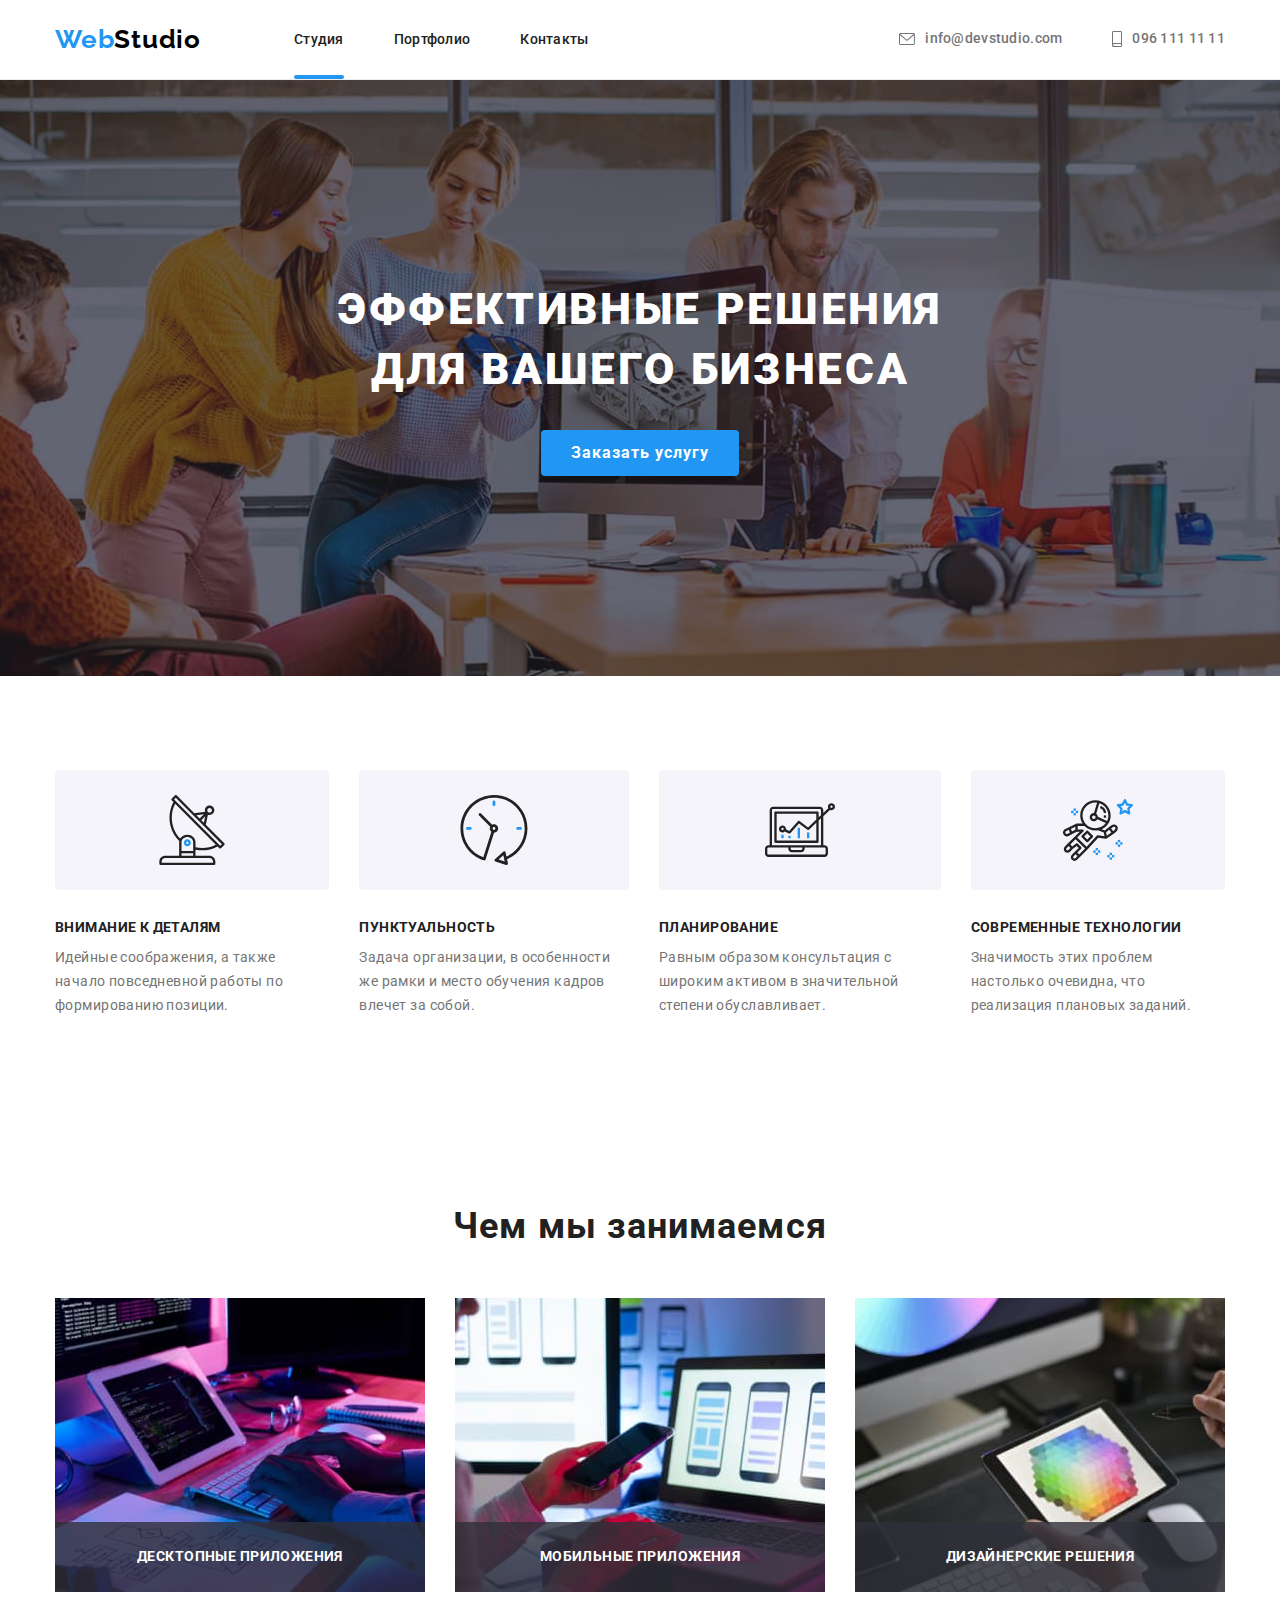
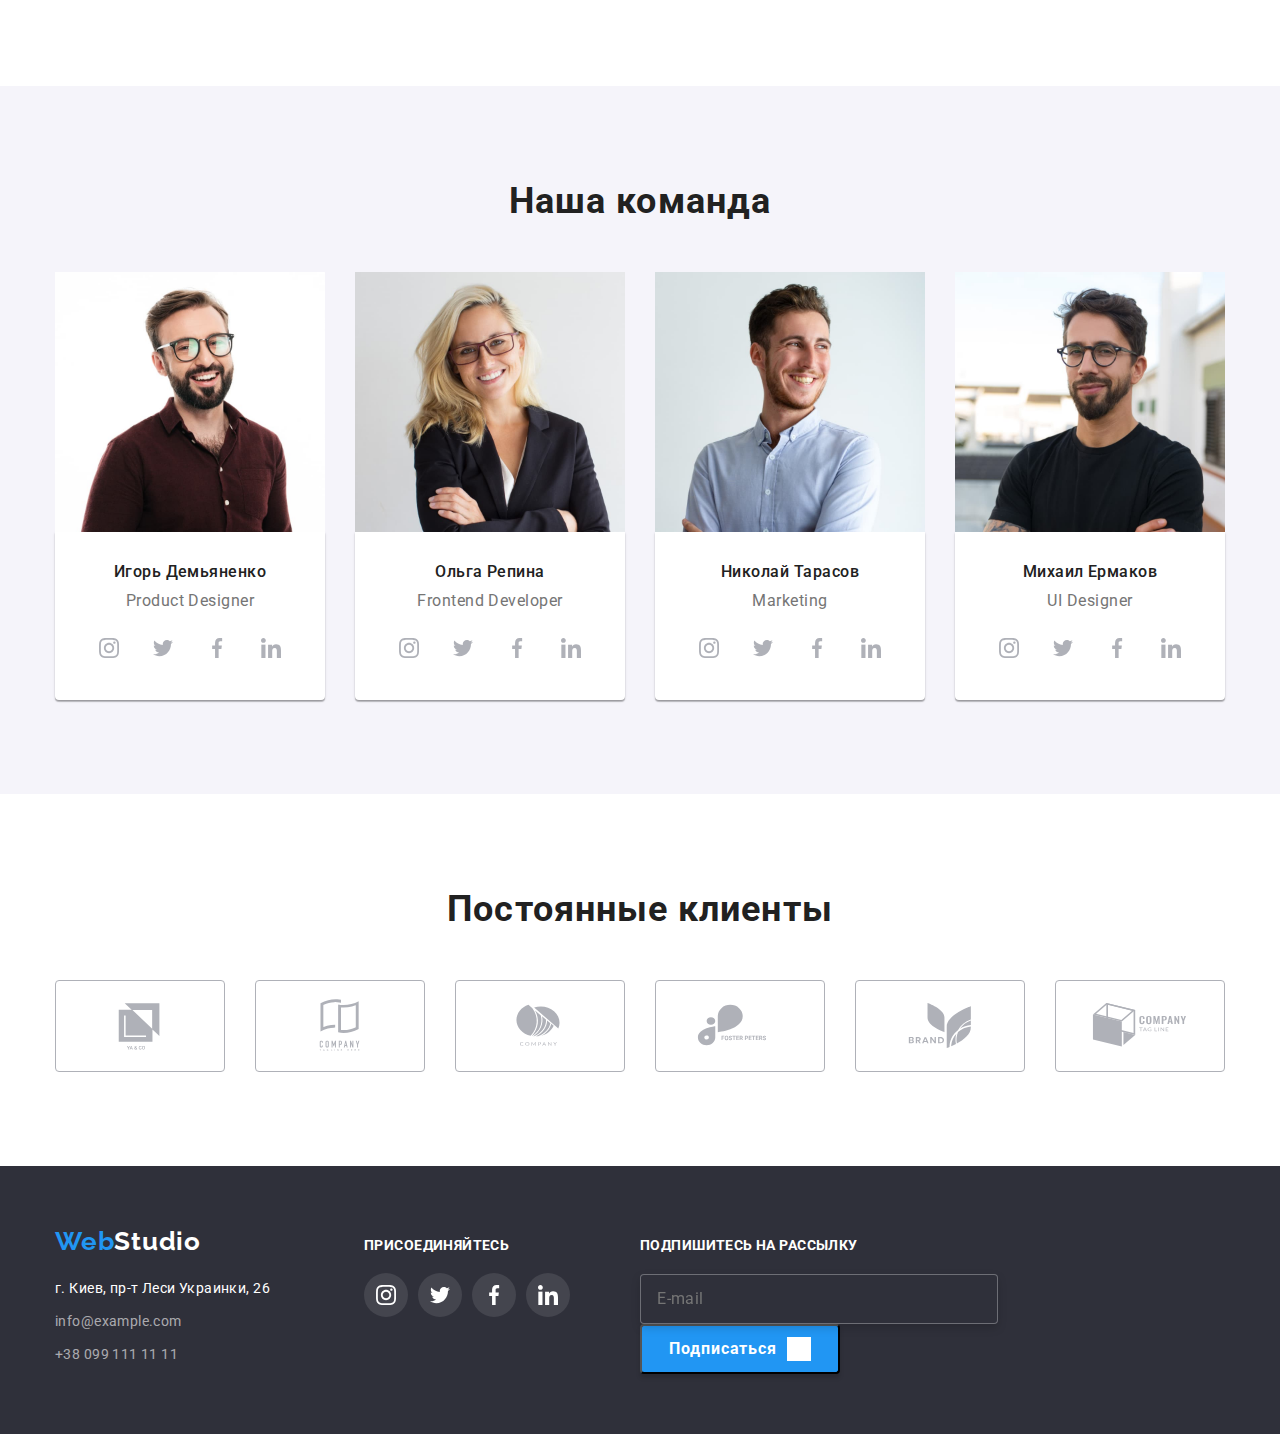
==== index.html @ 6937a4ea "Блок футера" ====
<!DOCTYPE html>
<html lang="ru">
<head>
    <meta charset="UTF-8">
    <meta http-equiv="X-UA-Compatible" content="IE=edge">
    <meta name="viewport" content="width=device-width, initial-scale=1.0">
    <title>WebStudio</title>
        <link rel="preconnect" href="https://fonts.googleapis.com">
    <link rel="preconnect" href="https://fonts.gstatic.com" crossorigin>
    <link href="https://fonts.googleapis.com/css2?family=Raleway:wght@700&family=Roboto:wght@400;500;700;900&display=swap"
        rel="stylesheet">
    <link rel="stylesheet" href="https://cdn.jsdelivr.net/npm/modern-normalize@1.1.0/modern-normalize.min.css">    
    <link rel="stylesheet" href="./css/styles.css">
</head>

<body>
    <!---HEADER-->
    <header class="page-header">
        <div class="container page-heder-container">
            <nav class="pege-nav">
            <a class="link logo" href="WebStudio" lang="en">Web<span class="logodark">Studio</span></a>
            <ul class="menu list">
                <li class="menu-item">
                    <a class="menu-link menu-link-actv link" href="">Студия</a>

                </li>
                <li class="menu-item">
                    <a class="menu-link link" href="portfolio.html">Портфолио</a>
                </li>
                <li class="menu-item">
                    <a class="menu-link link" href="">Контакты</a>
                </li>
            </ul>
             </nav>  
               
            <ul class="list">
                <li>
                    <a class="contact-email link" href="mailto:info@devstudio.com">
                        <svg class="contact-email-icon" width="16px" height="12px">
                            <use href="./imeges/link/sprite.svg#icon-envelope"></use>
                        </svg>
                    info@devstudio.com</a>
                </li>
                <li>
                    <a class="contact-phone-number link" href="tel:+380961111111">
                        <svg class="contact-phone-icon" width="10" height="16">
                            <use href="./imeges/link/sprite.svg#icon-smartphone"></use>
                        </svg>
                    096 111 11 11</a>
                </li>
            </ul>
        </div>
    </header>
    <main>
    <!--HERO-->
        <section class="hero hero-btn">
            <div class="container">
                <h1 class="main-title">Эффективные решения для вашего бизнеса</h1>
                
                    <button class="modal-btn" type="button" data-modal-open>Заказать услугу</button>
                
            </div>
        </section>
    <!--DESCRIPTION-->   
        <section class="section-description">
            <div class="container">
                <ul class="list description">
                    <li class="block-description">
                        <div class="block-description-icon">
                            <svg class="description-icon">
                                <use href="./imeges/link/sprite.svg#icon-antenna" width="70px" height="70"></use>
                            </svg>
                        </div>
                        <p class="title-description">Внимание к деталям</p>
                        <p class="text-description">Идейные соображения, а также начало повседневной работы по формированию позиции.</p>
                    </li>
                    <li class="block-description">
                        <div class="block-description-icon">
                            <svg class="description-icon">
                            <use href="./imeges/link/sprite.svg#icon-clock" width="70px" height="70px"></use>
                        </svg>
                        </div>
                        <p class="title-description">Пунктуальность</p>
                        <p class="text-description">Задача организации, в особенности же рамки и место обучения кадров влечет за собой.</p>
                    </li>
                    <li class="block-description">
                        <div class="block-description-icon">
                            <svg class="description-icon">
                                <use href="./imeges/link/sprite.svg#icon-diagram" width="70px" height="70px"></use>
                            </svg>
                        </div>
                       <p class="title-description">Планирование</p>
                       <p class="text-description">Равным образом консультация с широким активом в значительной степени обуславливает.</p>
                    </li>
                    <li class="block-description">
                        <div class="block-description-icon">
                            <svg class="description-icon">
                                <use href="./imeges/link/sprite.svg#icon-astronaut" width="70px" height="70px"></use>
                            </svg>
                        </div>
                        <p class="title-description">Современные технологии</p>
                        <p class="text-description">Значимость этих проблем настолько очевидна, что реализация плановых заданий.</p>
                    </li>
                </ul>
            </div>
           
        </section> 
        <!--WORKING-->
        <section class="section-working">
            <div class="container">
                <h2 class="title-section">Чем мы занимаемся</h2>
                <ul class="list foto-work">
                    <li class="foto">
                        <img
                            src="./imeges/business/picture1.jpg"
                            alt="Работа студии"
                            width="370"
                            height="294">
                            <div class="foto-work-name">
                                <p class="foto-name">Десктопные приложения</p>
                            </div>
                    </li>
                    <li class="foto">
                        <img
                            src="./imeges/business/picture2.jpg"
                                alt="Работа студии"
                                width="370"
                                height="294">
                                <div class="foto-work-name">
                                    <p class="foto-name">Мобильные приложения</p>
                                </div>
                    </li>
                    <li class="foto">
                        <img
                            src="./imeges/business/picture3.jpg"
                            alt="Работа студии"
                            width="370"
                            height="294">
                            <div class="foto-work-name">
                                <p class="foto-name">Дизайнерские решения</p>
                            </div>
                    </li>
                </ul>
            </div>        
        </section>
       <!--COLLECTIVE-->
        <section class="collective-section">
            <div class="container">
                <h2 class="title-section">Наша команда</h2>
                <ul class="list collective">
                    <li class="foto-collective">
                        <img
                            src="./imeges/company/igor.jpg"
                            alt="Игорь Демьяненко"
                            width="270"
                            height="260"/>
                        <div class="collective-name-profession">
                            <h3 class="name">Игорь Демьяненко</h3>
                            <p class="profession" lang="en">Product Designer</p>
                            <ul class="social-list list">
                                <li class="social-list-item ">
                                    <a href="" class="social-list-link">
                                        <svg class="social-list-icon" width="20" height="20">
                                            <use href="./imeges/link/sprite.svg#icon-instagram"></use>                         
                                        </svg>
                                    </a>
                                </li>
                                <li class="social-list-item ">
                                    <a href="" class="social-list-link">
                                        <svg class="social-list-icon" width="20" height="20">
                                            <use href="./imeges/link/sprite.svg#icon-twitter"></use>
                                        </svg>
                                    </a>
                                </li>
                                <li class="social-list-item ">
                                    <a href="" class="social-list-link">
                                        <svg class="social-list-icon" width="20" height="20">
                                            <use href="./imeges/link/sprite.svg#icon-facebook"></use>
                                        </svg>
                                    </a>
                                </li>
                                <li class="social-list-item ">
                                    <a href="" class="social-list-link">
                                        <svg class="social-list-icon" width="20" height="20">
                                            <use href="./imeges/link/sprite.svg#icon-linkedin"></use>
                                        </svg>
                                    </a>
                                </li>
                            </ul>
                        </div>
                    </li>
                    <li class="foto-collective">
                        <img
                            src="./imeges/company/olia.jpg"
                            alt="Ольга Репина"
                            width="270"
                            height="260"/>
                        <div class="collective-name-profession">
                            <h3 class="name">Ольга Репина</h3>
                            <p class="profession" lang="en">Frontend Developer</p>                                
                            <ul class="social-list list">
                                <li class="social-list-item ">
                                    <a href="" class="social-list-link">
                                        <svg class="social-list-icon" width="20" height="20">
                                            <use href="./imeges/link/sprite.svg#icon-instagram"></use>
                                        </svg>
                                    </a>
                                </li>
                                <li class="social-list-item ">
                                    <a href="" class="social-list-link">
                                        <svg class="social-list-icon" width="20" height="20">
                                            <use href="./imeges/link/sprite.svg#icon-twitter"></use>
                                        </svg>
                                    </a>
                                </li>
                                <li class="social-list-item ">
                                    <a href="" class="social-list-link">
                                        <svg class="social-list-icon" width="20" height="20">
                                            <use href="./imeges/link/sprite.svg#icon-facebook"></use>
                                        </svg>
                                    </a>
                                </li>
                                <li class="social-list-item ">
                                    <a href="" class="social-list-link">
                                        <svg class="social-list-icon" width="20" height="20">
                                            <use href="./imeges/link/sprite.svg#icon-linkedin"></use>
                                        </svg>
                                    </a>
                                </li>
                            </ul>
                        </div>
                    </li>
                    <li class="foto-collective">
                        <img
                            src="./imeges/company/nicolai.jpg"
                            alt="Николай Тарасов"
                            width="270"
                            height="260"/>
                        <div class="collective-name-profession">
                            <h3 class="name">Николай Тарасов</h3>
                            <p class="profession" lang="en">Marketing</p>
                            <ul class="social-list list">
                                <li class="social-list-item ">
                                    <a href="" class="social-list-link">
                                        <svg class="social-list-icon" width="20" height="20">
                                            <use href="./imeges/link/sprite.svg#icon-instagram"></use>
                                        </svg>
                                    </a>
                                </li>
                                <li class="social-list-item ">
                                    <a href="" class="social-list-link">
                                        <svg class="social-list-icon" width="20" height="20">
                                            <use href="./imeges/link/sprite.svg#icon-twitter"></use>
                                        </svg>
                                    </a>
                                </li>
                                <li class="social-list-item ">
                                    <a href="" class="social-list-link">
                                        <svg class="social-list-icon" width="20" height="20">
                                            <use href="./imeges/link/sprite.svg#icon-facebook"></use>
                                        </svg>
                                    </a>
                                </li>
                                <li class="social-list-item ">
                                    <a href="" class="social-list-link">
                                        <svg class="social-list-icon" width="20" height="20">
                                            <use href="./imeges/link/sprite.svg#icon-linkedin"></use>
                                        </svg>
                                    </a>
                                </li>
                            </ul>
                        </div>
                    </li>
                    <li class="foto-collective">
                        <img
                            src="./imeges/company/mihail.jpg"
                            alt="Михаил Ермаков"
                            width="270"
                            height="260"/>
                        <div class="collective-name-profession">
                            <h3 class="name">Михаил Ермаков</h3>
                            <p class="profession" lang="en">UI Designer</p>
                            <ul class="social-list list">
                                <li class="social-list-item ">
                                    <a href="" class="social-list-link">
                                        <svg class="social-list-icon" width="20" height="20">
                                            <use href="./imeges/link/sprite.svg#icon-instagram"></use>
                                        </svg>
                                    </a>
                                </li>
                                <li class="social-list-item ">
                                    <a href="" class="social-list-link">
                                        <svg class="social-list-icon" width="20" height="20">
                                            <use href="./imeges/link/sprite.svg#icon-twitter"></use>
                                        </svg>
                                    </a>
                                </li>
                                <li class="social-list-item ">
                                    <a href="" class="social-list-link">
                                        <svg class="social-list-icon" width="20" height="20">
                                            <use href="./imeges/link/sprite.svg#icon-facebook"></use>
                                        </svg>
                                    </a>
                                </li>
                                <li class="social-list-item ">
                                    <a href="" class="social-list-link">
                                        <svg class="social-list-icon" width="20" height="20">
                                            <use href="./imeges/link/sprite.svg#icon-linkedin"></use>
                                        </svg>
                                    </a>
                                </li>
                            </ul>
                        </div>    
                    </li>
                </ul>
            </div> 
        </section>
    <!--CLIENT-->
        <section class="client-section">
            <div class="container">
                <h2 class="title-section">Постоянные клиенты</h2>
                <ul class="client-list list">
                    <li>
                        <a href="" class="client-linc">
                            <svg class="client-linc-icon" width="106px" height="60px">
                                <use href="./imeges/link/sprite.svg#icon-ya_co"></use>
                            </svg>
                        </a>
                    </li>
                    <li>
                        <a href="" class="client-linc">
                            <svg class="client-linc-icon" width="106px" height="60px">
                                <use href="./imeges/link/sprite.svg#icon-tagline"></use>
                            </svg>
                        </a>
                    </li>
                    <li>
                        <a href="" class="client-linc">
                            <svg class="client-linc-icon" width="106px" height="60px">
                                <use href="./imeges/link/sprite.svg#icon-company"></use>
                            </svg>
                        </a>
                    </li>
                    <li>
                        <a href="" class="client-linc">
                            <svg class="client-linc-icon" width="106px" height="60px">
                                <use href="./imeges/link/sprite.svg#icon-foster"></use>
                            </svg>
                        </a>
                    </li>
                    <li>
                        <a href="" class="client-linc">
                            <svg class="client-linc-icon" width="106px" height="60px">
                                <use href="./imeges/link/sprite.svg#icon-brand"></use>
                            </svg>
                        </a>
                    </li>
                    <li>
                        <a href="" class="client-linc">
                            <svg class="client-linc-icon" width="106px" height="60px">
                                <use href="./imeges/link/sprite.svg#icon-tag_line"></use>
                            </svg>
                        </a>
                    </li>

                </ul>
            </div>
        </section>
    </main>

    <!--FOOTER-->
    <footer class="footer">
        <div class="container footer-box">
             <div class="footer-logo">
                <a class="link logo" href="WebStudio" lang="en">Web<span class="logolight">Studio</span></a>
                <address>
                    <ul class="list adress-footer">
                        <li class="adress-footer-map">
                            <a class="link-footer adress"
                            href="https://goo.gl/maps/aPMMfaf2fwCcFUGt7"
                            target="_blank" 
                            rel="noopenen noreferrer">
                         г. Киев, пр-т Леси Украинки, 26
                        </a>
                        </li>
                        <li class="email-footer">
                           <a class="link connection" href="mailto:info@example.com">info@example.com</a>
                        </li>
                        <li class="tel-footer">
                            <a class="link connection" href="tel:+380991111111">+38 099 111 11 11</a>
                        </li>
                    </ul>
                 </address>    
            </div>
            <div class="footer-icon">
                 <p class="title-footer">присоединяйтесь</p>
                <ul class="list link-footer">
                    <li class="list-footer">
                        <a href="" class="social-link-footer">
                            <svg class="icon-link-footer" width="20" height="20">
                                    <use href="./imeges/link/sprite.svg#icon-instagram"></use>
                            </svg>
                        </a>
                    </li>
                    <li class="list-footer">
                            <a href="" class="social-link-footer">
                                <svg class="icon-link-footer" width="20" height="20">
                                    <use href="./imeges/link/sprite.svg#icon-twitter"></use>
                                </svg>
                            </a>
                    </li>
                    <li class="list-footer">
                            <a href="" class="social-link-footer">
                                <svg class="icon-link-footer" width="20" height="20">
                                    <use href="./imeges/link/sprite.svg#icon-facebook"></use>
                                </svg>
                            </a>
                    </li>
                    <li class="list-footer">
                            <a href="" class="social-link-footer">
                                <svg class="icon-link-footer" width="20" height="20">
                                    <use href="./imeges/link/sprite.svg#icon-linkedin"></use>
                                </svg>
                            </a>
                    </li>
                </ul>        
            </div>
            <form class="footer-form">
                <p class="footer-form-name">Подпишитесь на рассылку</p>
                <label class="footer-form-field">
                    <input type="email" 
                        name="user_email"
                        class="footer-form-input" 
                        required
                        placeholder="E-mail"/>

                <button type="submit"
                    class="footer-form-submit">Подписаться
                <svg class="footer-form-icon" width="24" height="24">
                    <use href="./imeges/link/icon_send.svg"></use>
                </svg>
                </button>

            </form>
        </div>
 
    </footer>
    <div class="backdrop is-hidden" data-modal>
        <div class="modal">
            <button type="button" class="modal-close-btn" data-modal-close>
                <svg class="modal-close-btn-icon" width="18" height="18">
                    <use href="./imeges/link/sprite.svg#icon-close-modal"></use>
                </svg>
            </button>
            <form class="modal-form">
                <p class="modal-form-name">Оставьте свои данные, мы вам перезвоним</p>
                <label class="modal-form-field">
                    <span class="modal-form-input-desc">Имя</span>
                    <span class="modal-form-input-wrapper">
                        <input type="text"
                            name="user_name"
                            class="modal-form-input"
                            required
                            pattern="[a-zA-Zа-яА-Я]+"
                            minlength="2"/>
                        <svg class="modal-form-input-icon" width="12" height="12">
                            <use href="./imeges/link/sprite.svg#icon-name"></use>
                        </svg>
                    </span>
                </label>
                <label class="modal-form-field">
                    <span class="modal-form-input-desc">Телефон</span>
                    <span class="modal-form-input-wrapper">
                        <input type="tel"
                            name="user_phone"
                            class="modal-form-input"
                            required
                            pattern="[0-9]{3}-[0-9]{3}-[0-9]{2}-[0-9]{2}"
                            title="xxx-xxx-xx-xx"/>
                        <svg class="modal-form-input-icon" width="13" height="13">
                            <use href="./imeges/link/sprite.svg#icon-tel"></use>
                        </svg>
                    </span>
                </label>
                <label class="modal-form-field">
                    <span class="modal-form-input-desc">Почта</span>
                    <span class="modal-form-input-wrapper">
                        <input type="email"
                            name="user_email"
                            class="modal-form-input"
                            required />
                        <svg class="modal-form-input-icon" width="15" height="12">
                            <use href="./imeges/link/sprite.svg#icon-email"></use>
                        </svg>
                    </span>
                </label>
                <label class="modal-form-field">
                    <span class="modal-form-input-desc">Комментарий</span>
                    <textarea name="user_messege"
                     class="modal-form-message" 
                     placeholder="Введите текст"
                     ></textarea>
                </label>
                <input id="user-policy" 
                    type="checkbox" 
                    name="user_policy" 
                    class="modal-form-check visually-hidden"/>

                <label for="user-policy" 
                    class="modal-form-check-desc">Соглашаюсь с рассылкой и принимаю&nbsp; 
                    <a href="">Условия договора</a>
                </label>
                    <button 
                    type="submit" 
                    class="modal-form-submit">Отправить</button>
            </form>
        </div>
    </div>


    <script src="./js/modal.js"></script>
</body>
</html>
---- css/styles.css ----
:root {
   --accent-background-dark:#2F303A;
   --accent-color-text:#757575;
   --accent-color-header: #212121;
   --blue-color:#2196F3;
   --transition-dur-and-fund: 250ms cubic-bezier(0.4, 0, 0.2, 1);
}

.list {
    list-style: none;
    display: flex;
    
}

.link {
    text-decoration: none;
}
h1,
h2,
h3,
h4,
p{
    margin-top: 0;
    margin-bottom: 0;
}

ul,
ol {
    margin-top: 0;
    margin-bottom: 0;
    padding-left: 0;
}

img{
    display: block;
}

/*address {
    font-style: normal;
}*/
button {
    cursor: pointer;
}

body {
font-family: 'Roboto', sans-serif;
margin: 0;
}

.container {
    max-width: 1200px;
    margin-left: auto;
    margin-right: auto;
    padding-left: 15px;
    padding-right: 15px;
}
.visually-hidden {
    position: absolute;
    width: 1px;
    height: 1px;
    margin: -1px;
    padding: 0;
    overflow: hidden;
    border: 0;
    clip: rect(0 0 0 0);
}

/*================COMPONENTS===============*/

/*================/COMPONENTS==============*/

/*======== ========HEADER===============*/
.page-heder-container {
    display: flex;
    align-items: center;
    justify-content: space-between;
}
.page-header {
    border-bottom: 1px solid #ECECEC;
}

.pege-nav {
display: flex;
align-items: center;
}

.logo {
    font-family: 'Raleway', sans-serif;
    font-weight: 700;
    font-size: 26px;
    line-height: 1.19;
    letter-spacing: 0.03em;
    color: var(--blue-color);
    margin-right: 93px;
    padding-top: 24px;
    padding-bottom: 24px;
}
.logodark {
    color: #000;
}
.menu {
    display: flex;
}

.menu-item:not(:last-child) {
    margin-right: 50px;
}

.menu-link {
    position: relative;
    font-family: 'Roboto', sans-serif;
    font-weight: 500;
    font-size: 14px;
    line-height: 1.14;
    letter-spacing: 0.02em;
    color:var(--accent-color-header);
    transition: color var(--transition-dur-and-fund);

}

.menu-link:hover,
.menu-link:focus {
    color: var(--blue-color);
}

.menu-link-actv::after {
    display: block;
    position: absolute;
    top: auto;
    left: 0;
    bottom: -32px;
    content: "";
    background-color: var(--blue-color);
    border-radius: 2px;
    width: 100%;
    height: 4px;
}

.contact-email {
    display: flex;
    align-items: center;
    width: 100%;
    height: auto;
   
    font-weight: 500;
    font-size: 14px;
    line-height: 1.14;
    letter-spacing: 0.02em;
    color:var(--accent-color-text);
    transition: color var(--transition-dur-and-fund);
    
    margin-left: auto;
    margin-right: 50px;
}

.contact-email:hover,
.contact-email:focus {
    color: var(--blue-color);
}

.contact-email-icon {
    fill: currentColor;
    margin-right: 10px;
}

.portfolio-email {
    display: flex;
    align-items: center;
    width: 100%;
    height: auto;

    font-weight: 500;
    font-size: 14px;
    line-height: 1.14;
    letter-spacing: 0.02em;
    color: var(--accent-color-text);
    transition: color var(--transition-dur-and-fund);

    margin-left: auto;
    margin-right: 50px;
}

.portfolio-email:hover,
.portfolio-email:focus {
    color: var(--blue-color);
}

.contact-phone-number {
   display: flex;
    align-items: center;
    width: 100%;
    height: auto;
       
    font-weight: 500;
    font-size: 14px;
    line-height: 1.14;
    letter-spacing: 0.02em;
    color:var(--accent-color-text);
    transition: color var(--transition-dur-and-fund);
}

.contact-phone-number:hover,
.contact-phone-number:focus {
    color:var(--blue-color);
}

.contact-phone-icon {
    fill: currentColor;
    margin-right: 10px;
}

.portfolio-number {
    display: flex;
    align-items: center;
    width: 100%;
    height: auto;
       
    font-weight: 500;
    font-size: 14px;
    line-height: 1.14;
    letter-spacing: 0.02em;
    transition: color var(--transition-dur-and-fund);

    color:var(--accent-color-text);
}

.portfolio-number:hover,
.portfolio-number:focus {
    color: var(--blue-color);
}

/*================/HEADER===============*/

/*==============HERO=======================*/
.hero {
    padding-top: 200px;
    padding-bottom: 200px;
    background-color: #C4C4C4;
    background-image: linear-gradient(rgba(47, 48, 58, 0.4), rgba(47, 48, 58, 0.4)), url("../imeges/overlay/people.jpg");
        
    background-repeat: no-repeat;
    background-position: center;
    background-size: cover;

}

.main-title {
    font-weight: 900;
    font-size: 44px;
    line-height: 1.36;
    text-align: center;
    letter-spacing: 0.06em;
    text-transform: uppercase;
    color: #FFFFFF;
    width: 696px;
    margin: 0 auto;
    display: block;
      
 }

.modal-btn {
    display: block;

    font-family: 'Roboto', sans-serif;
    font-weight: 700;
    font-size: 16px;
    line-height: 1.88;
    letter-spacing: 0.06em;

    padding-top: 8px;
    padding-bottom: 8px;
    padding-left: 30px;
    padding-right: 30px;

    background-color: var(--blue-color);
    box-shadow: 0px 4px 4px rgba(0, 0, 0, 0.15);
    border-radius: 4px;
   
    color: #FFFFFF;
    border: 0 solid;
    margin: 0 auto;
    
    margin-top: 30px;
  }
  
/*==============/HERO=======================*/

/*===============DESCRIPTION==========*/
.section-description {
    padding-top: 94px;
    padding-bottom: 94px;
}

.description {
    display: flex;
    gap: 30px;
}

.block-description {
    flex-basis: calc ((100%-90px)/4);
}
    
.block-description-icon {
    width: 100%;
    height: 120px;
    display: flex;
    align-items: center;
    justify-content: center;
    background: #F5F4FA;
    border-radius: 4px;
    margin-bottom: 30px;
}

.description-icon {
    width: 70px;
    height: 70px;
}

.text-description {
    font-weight: 400;
    font-size: 14px;
    line-height: 1.71;
    letter-spacing: 0.03em;
    color:var(--accent-color-text);
}

.title-description {
    font-weight: 700;
    font-size: 14px;
    line-height: 1.14;
    letter-spacing: 0.03em;
    text-transform: uppercase;
    color:var(--accent-color-header);
    margin-bottom: 10px;
}
/*===============/DESCRIPTION==========*/

/*================WORKING=============*/
.section-working {
    padding-top: 94px;
    padding-bottom: 94px;
}
.foto-work {
    display: flex;
    flex-wrap: wrap;
    gap: 30px; 
}
.foto {
    position: relative;
    flex-basis: calc ((100%-60px)/3);
}

.foto-work-name {
    display: flex;
    justify-content: center;
    align-items: center;
    position: absolute;
    bottom: 0;
    left: 0;
    width: 370px;
    height: 70px;
        
    background-color: rgba(47, 48, 58, 0.8);
 
}

.foto-name {
    
    text-transform: uppercase;
    font-weight: 700;
    font-size: 14px;
    line-height: 1.14;
    letter-spacing: 0.03em;

    color: #FFFFFF;


}



/*================/WORKING=============*/

/*===========COLLECTIVE===============*/
.collective-section {
    padding-top: 94px;
    padding-bottom: 94px;
    background: #F5F4FA;
}

.name {
    font-weight: 500;
    font-size: 16px;
    line-height: 1.19;
    text-align: center;
    letter-spacing: 0.03em;
    color:var(--accent-color-header);
    margin-bottom: 10px;
}

.profession {
    font-weight: 400;
    font-size: 16px;
    line-height: 1.19;
    text-align: center;
    letter-spacing: 0.03em;
    color:var(--accent-color-text);
    margin-bottom: 16px;
}

.title-section {
    font-weight: 700;
    font-size: 36px;
    line-height: 1.17;
    text-align: center;
    letter-spacing: 0.03em;
    color:var(--accent-color-header);
    margin-bottom: 50px;
}
.collective {
    display: flex;
    flex-wrap: wrap;
    gap: 30px;
}
.foto-collective {
    flex-basis: calc ((100%-90px)/4);
}
.collective-name-profession {
    padding-top: 30px;
    padding-bottom: 30px;
    background: #FFFFFF;
    box-shadow: 0px 1px 3px rgba(0, 0, 0, 0.12), 0px 1px 1px rgba(0, 0, 0, 0.14), 0px 2px 1px rgba(0, 0, 0, 0.2);
    border-radius: 0px 0px 4px 4px;
}

.social-list {
    display: flex;
    justify-content: center;
    gap: 10px;
}

 .social-list-link {
    display: flex;
    justify-content: center;
    align-items: center;
    width: 44px;
    height: 44px;
    border-radius: 50%;
    background-color: #FFFFFF;
    transition: background-color var(--transition-dur-and-fund);
    }
 
.social-list-icon {
    fill: #AFB1B8;
    transition: fill var(--transition-dur-and-fund);
}

 .social-list-link:hover,
 .social-list-link:focus {
     background-color: var(--blue-color);
 }      

 .social-list-link:hover .social-list-icon,
 .social-list-link:focus .social-list-icon {
    fill: #ffffff;
 }

/*===========/COLLECTIVE===============*/

/*===========CLIENT====================*/

.client-section {
    padding-top: 94px;
    padding-bottom: 94px;
}

.client-list {
    display: flex;
    justify-content: center;
    gap: 30px;
}

.client-linc {
    display: flex;
    justify-content: center;
    align-items: center;
    width: 170px;
    height: 92px;
    border: 1px solid #AFB1B8;
    border-radius: 4px;
    fill: #AFB1B8;
    transition: fill var(--transition-dur-and-fund), border-color var(--transition-dur-and-fund);
    
}

.client-linc:hover,
.client-linc:focus {
    fill: var(--blue-color);
    border-color: var(--blue-color);
}

/*===========CLIENT====================*/

/*==============GALLERY================*/
.gallery-section {
    padding-top: 94px;
    padding-bottom: 94px;
}

.services {
    font-weight: 500;
    font-size: 16px;
    line-height: 1.63;
    text-align: center;
    letter-spacing: 0.03em;
    color: var(--accent-color-header);
}
 .gallery-btn {
    font-family: 'Roboto', sans-serif;
    padding-top: 6px;
    padding-bottom: 6px;
    padding-left: 22px;
    padding-right: 22px;
    font-weight: 500;
    font-size: 16px;
    line-height: 1.63;
    text-align: center;
    letter-spacing: 0.03em;
    color: var(--accent-color-header);
    background-color: #F5F4FA;
   
    border-radius: 4px;
    border: 0 solid;

    transition: color var(--transition-dur-and-fund), background-color var(--transition-dur-and-fund), box-shadow var(--transition-dur-and-fund);
 }
 
.gallery-btn:hover,
.gallery-btn:focus {
    color: #FFFFFF;
    background-color: var(--blue-color); 
    box-shadow: 0px 3px 1px rgba(0, 0, 0, 0.1), 0px 1px 2px rgba(0, 0, 0, 0.08), 0px 2px 2px rgba(0, 0, 0, 0.12);
 }
.portfolio-btn {
    display: flex;
    justify-content: center;
    gap: 8px;
    margin-bottom: 50px;
    flex-basis: auto;
}
.gallery-foto-project {
    padding-top: 20px;
    padding-bottom: 20px;
    padding-left: 24px;
    background-color: #FFFFFF;
    border: 1px solid #EEEEEE;

}
 .project {
    font-weight: 700;
    font-size: 18px;
    line-height: 2;
    letter-spacing: 0.06em;
    color: var(--accent-color-header);
    margin-bottom: 4px;
 }

.form-project {
    font-weight: 400;
    font-size: 16px;
    line-height: 1.88;
    letter-spacing: 0.03em;
    color:var(--accent-color-text);
}
.gallery-work {
    display: flex;
    flex-wrap: wrap;
    gap: 28px;
}
.gallery-foto {
    flex-basis: calc ((100%-240px)/9);

}

.gallery-work-link {
    display: block;
    text-decoration: none;
}

.gallery-work-link:hover {
    box-shadow: 0px 1px 1px rgba(0, 0, 0, 0.12), 0px 4px 4px rgba(0, 0, 0, 0.06), 1px 4px 6px rgba(0, 0, 0, 0.16);
}

.gallery-work-overlay {
     position: relative;
     overflow: hidden;
}

.overlay {
    position: absolute;
    top: 0;
    left: 0;
    transform: translate(0, 100%);
    transition: transform var(--transition-dur-and-fund);
        
    width: 100%;
    height: 100%;
    overflow: auto;
    font-weight: 400;
    font-size: 18px;
    line-height: 1.56;
    letter-spacing: 0.03em;
    padding:  63px;
    padding-bottom: 63px;
    padding-left: 24px;
    padding-right: 24px;

    color: #FFFFFF;
    background-color: rgba(33, 150, 243, 0.9);
}

.gallery-work-link:hover .overlay,
.gallery-work-link:focus {
    transform: translate(0, 0);
}

/*==============/GALLERY================*/

/*================FOOTER========*/
.footer {
    padding-top: 60px;
    padding-bottom: 60px;
    background-color: var(--accent-background-dark);
}

.logolight {
    color: #FFFFFF;
}

.adress {
    font-style: normal;
    font-weight: 400;
    font-size: 14px;
    line-height: 1.71;
    letter-spacing: 0.03em;
    color: #FFFFFF;
}

.connection {
    font-style: normal;
    font-weight: 400;
    font-size: 14px;
    line-height: 1.71;
    letter-spacing: 0.03em;
    color: rgba(255, 255, 255, 0.6);
}

.adress-footer {
    display: flex;
    flex-direction:column;
}

.adress-footer-map {
    padding-top: 20px;
}
.email-footer {
    margin-top: 9px;
}
.tel-footer {
    margin-top: 9px;
}

.title-footer {
    display: block;
    font-style: normal;
    font-weight: 700;
    font-size: 14px;
    line-height: 1,14;
    letter-spacing: 0.03em;
    text-transform: uppercase;

    color: #FFFFFF;
}

.link-footer {
    display: flex;
    gap: 10px;
    text-decoration: none;
}

.social-link-footer {
    display: flex;
    justify-content: center;
    align-items: center;
    width: 44px;
    height: 44px;
    border-radius: 50%;
    background-color: rgba(255, 255, 255, 0.1);
    transition: background-color var(--transition-dur-and-fund);
    }

.social-link-footer:hover,
.social-link-footer:focus {
    background-color: var(--blue-color);
}

.footer-icon {
    display: flex;
    flex-direction: column;
    gap: 20px;
    
}

.footer-box {
    display: flex;
    align-items: baseline;
    gap: 70px;
}

.icon-link-footer {
    fill: #FFFFFF;
}

.footer-form {

}

.footer-form-name {
    font-weight: 700;
    font-size: 14px;
    line-height: 1.14;
    letter-spacing: 0.03em;
    text-transform: uppercase;
    
    color: #FFFFFF;
    margin-bottom: 20px;
}

.footer-form-field{
   
}
.footer-form-input {
    font-weight: 400;
    font-size: 16px;
    line-height: 1.25;
    letter-spacing: 0.03em;
    width: 358px;
    height: 50px;
    
    padding-top: 15px;
    padding-left: 16px;
    padding-bottom: 15px;
    
    color: rgba(255, 255, 255, 0.6);
    background-color: var(--accent-background-dark);
    border: 1px solid rgba(255, 255, 255, 0.3);
    filter: drop-shadow(0px 4px 4px rgba(0, 0, 0, 0.15));
    border-radius: 4px;
    margin-right: 12px;
    color: #FFFFFF;

}

.footer-form-submit {
    display: flex;
    justify-content: center;
    align-items: center;

    font-weight: 700;
    font-size: 16px;
    line-height: 1.88;
    letter-spacing: 0.06em;
    width: 200px;
    height: 50px;
    color: #FFFFFF;
    background-color: var(--blue-color);
    box-shadow: 0px 4px 4px rgba(0, 0, 0, 0.15);
    border-radius: 4px;
}
.footer-form-icon {
    margin-left: 10px;
    background-color: #FFFFFF;
}

/*=================/FOOTER========*/


/*=================MODAL-WINDOW========*/
.backdrop {
    position: fixed;
    top: 0;
    left: 0;
    z-index: 100;

    width: 100%;
    height: 100%; 
    background-color: rgba(0, 0, 0, 0.2);
    transition: opacity var(--transition-dur-and-fund), visibility var(--transition-dur-and-fund);
}

.backdrop.is-hidden {
    opacity: 0;
    visibility: hidden;
    pointer-events: none;
}

.modal {
    position: absolute;
    
    top: 50%;
    left: 50%;
    transform: translate(-50%, -50%);

    width: 528px;
    height: 581px;
    background-color: #FFFFFF;
    padding: 40px;

}

.modal-close-btn {
    position: absolute;
    top: 8px;
    right: 8px;
    display: flex;
    justify-content: center;
    align-items: center;
    width: 30px;
    height: 30px;
    border-radius: 50%;
    background-color: transparent;
    border: 1px solid rgba(0, 0, 0, 0.1);
    padding: 0;
    transition: border-color var(--transition-dur-and-fund);
}
.modal-close-btn-icon {
    transition: fill var(--transition-dur-and-fund);
}

.modal-close-btn:hover,
.modal-close-btn:focus {
    border-color: var(--accent-color-text);
}
.modal-close-btn:hover, .modal-close-btn-icon
.modal-close-btn:focus .modal-close-btn-icon {
    fill: var(--accent-color-text);
}
/*=================/MODAL-WINDOW========*/

/*=================MODAL-FORM========*/
.modal-form {
    display: flex;
    flex-direction: column;
}

.modal-form-name {
    font-weight: 700;
    font-size: 20px;
    line-height: 1.15;
    text-align: center;
    letter-spacing: 0.03em;
    margin-bottom: 12px;
 
    color:var(--accent-color-header);
}
.modal-form-field {
margin-bottom: 10px;
}

.modal-form-input {
    width: 100%;
    height: 40px;
    padding-left: 42px;
    border: 1px solid rgba(33, 33, 33, 0.2);
    border-radius: 4px;
    color: #000000;
    transition: border-color var(--transition-dur-and-fund) ;
}

.modal-form-input-desc {
    display: block;
    font-weight: 400;
    font-size: 12px;
    line-height: 1.17;     
    letter-spacing: 0.01em;
    margin-bottom: 4px;
    
    color:var(--accent-color-text);
}

.modal-form-input-wrapper {
    display: block;
    position: relative;
}

.modal-form-input-icon {
    position: absolute;
    top: 50%;
    left: 15px;
    transform: translate(0, -50%);
    transition: fill var(--transition-dur-and-fund);
}

.modal-form-input:focus {
    outline: none;
    border-color: var(--blue-color);
}

.modal-form-input:focus + .modal-form-input-icon {
    fill: var(--blue-color);
}

.modal-form-message {
    resize: none;
    width: 100%;
    height: 100px;
    padding: 10px 16px;
    border: 1px solid rgba(33, 33, 33, 0.2);
    border-radius: 4px;
    transition: border-color var(--transition-dur-and-fund);
}

.modal-form-message::placeholder {
    font-weight: 400;
    font-size: 14px;
    line-height: 1.14;
    letter-spacing: 0.01em;
    color: rgba(117, 117, 117, 0.5);
}

.modal-form-message:focus {
    outline: none;
    border-color: var(--blue-color);
}

.modal-form-check-desc {
    display: flex;
    align-items: center;

    font-weight: 400;
    font-size: 14px;
    line-height: 1.71;
    letter-spacing: 0.03em;
    margin-bottom: 30px;
    
    color: #757575;
}

.modal-form-check-desc::before {
    display: block;
    width: 16px;
    height: 15px;
    border: 1px solid #212121;
    border-radius: 4px;
    cursor: pointer;
    margin-right: 8px;

    content: "";
}
.modal-form-check:checked + .modal-form-check-desc::before {
    background-color: var(--blue-color);
    background-image: url(../imeges/link/icon_check.svg);
}

.modal-form-check:focus + .modal-form-check-desc::before {
    outline: 2px solid var(--blue-color);
}

.modal-form-submit {
    align-self: center;
    font-weight: 700;
    font-size: 16px;
    line-height: 1.88;
    letter-spacing: 0.06em;
    padding: 8px 53px 8px 53px;
    
    color: #FFFFFF;

    width: 200px;
    height: 50px;
   
    background-color: var(--blue-color);
    box-shadow: 0px 4px 4px rgba(0, 0, 0, 0.15);
    border-radius: 4px;
    transition: background-color var(--transition-dur-and-fund);
}

.modal-form-submit:hover,
.modal-form-submit:focus {
        background-color: #188CE8;;
        box-shadow: 0px 4px 4px rgba(0, 0, 0, 0.15);
        border-radius: 4px;
}


/*=================/MODAL-FORM========*/
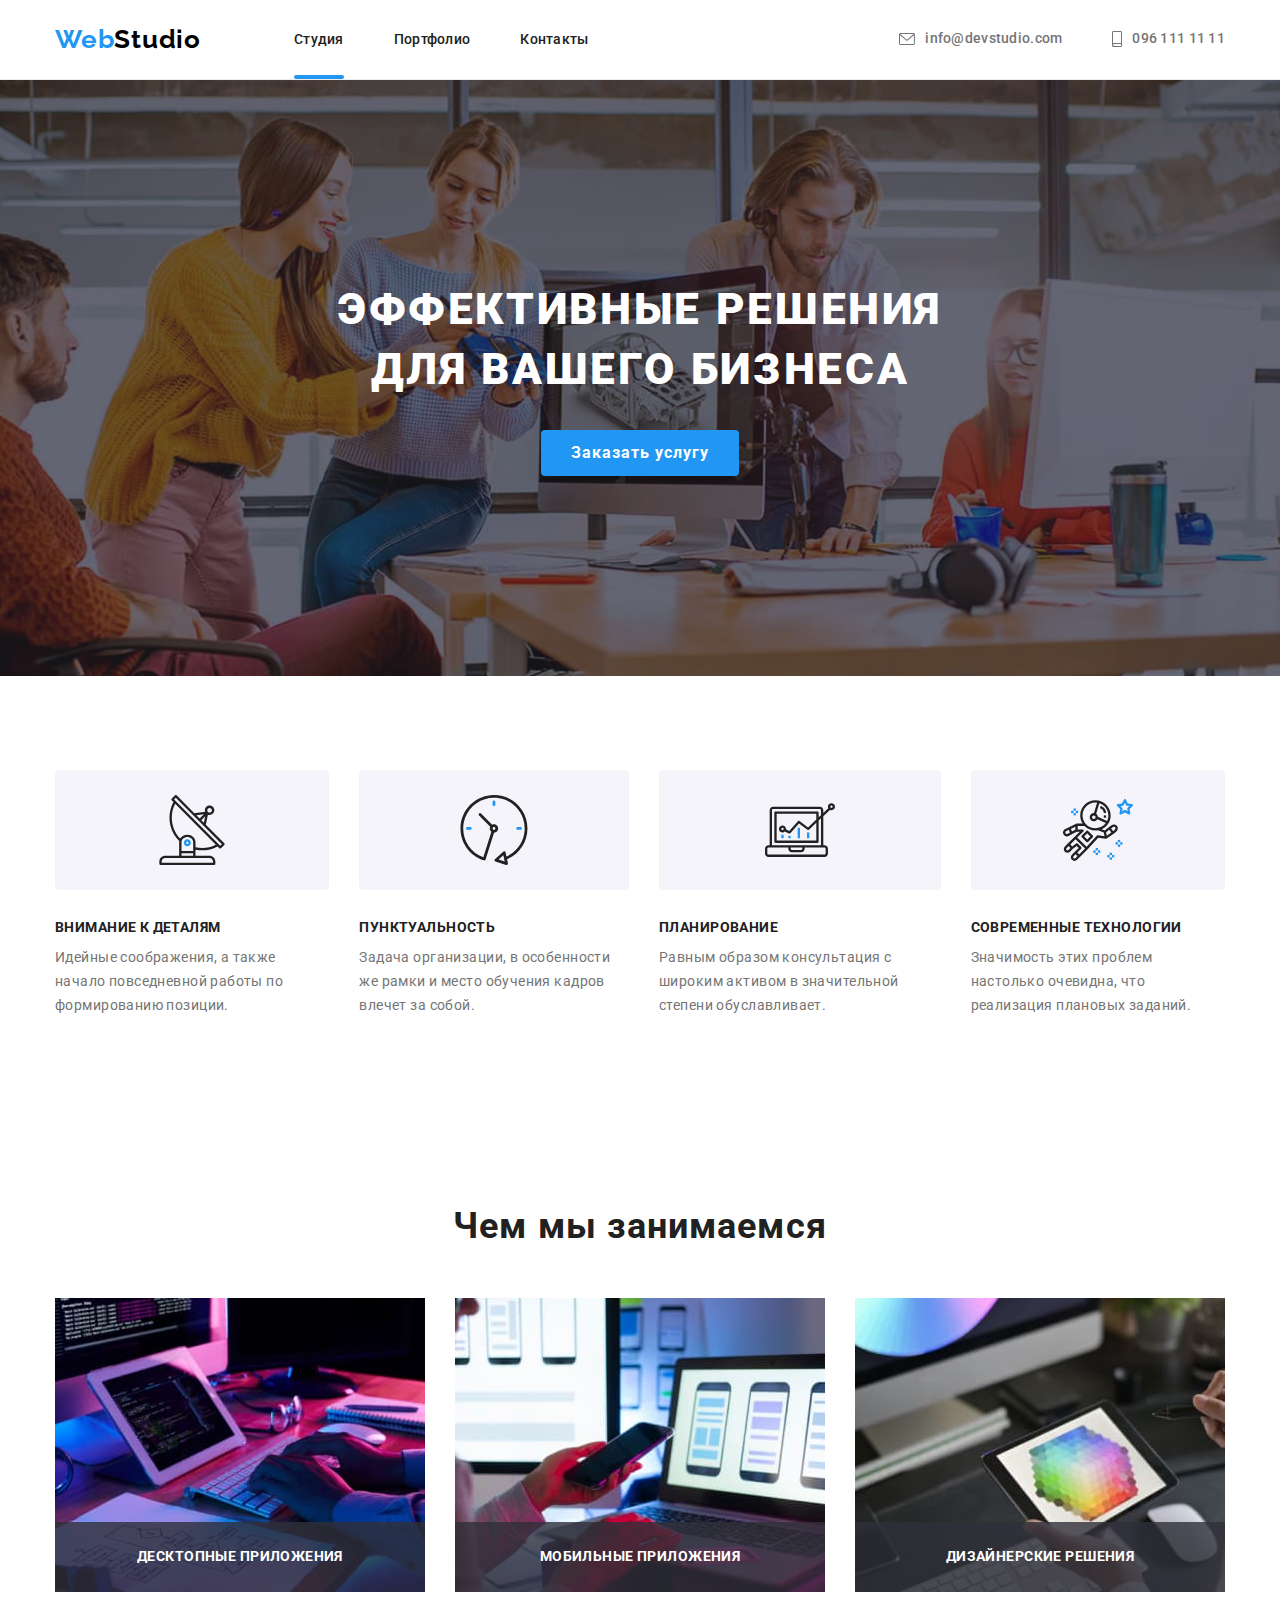
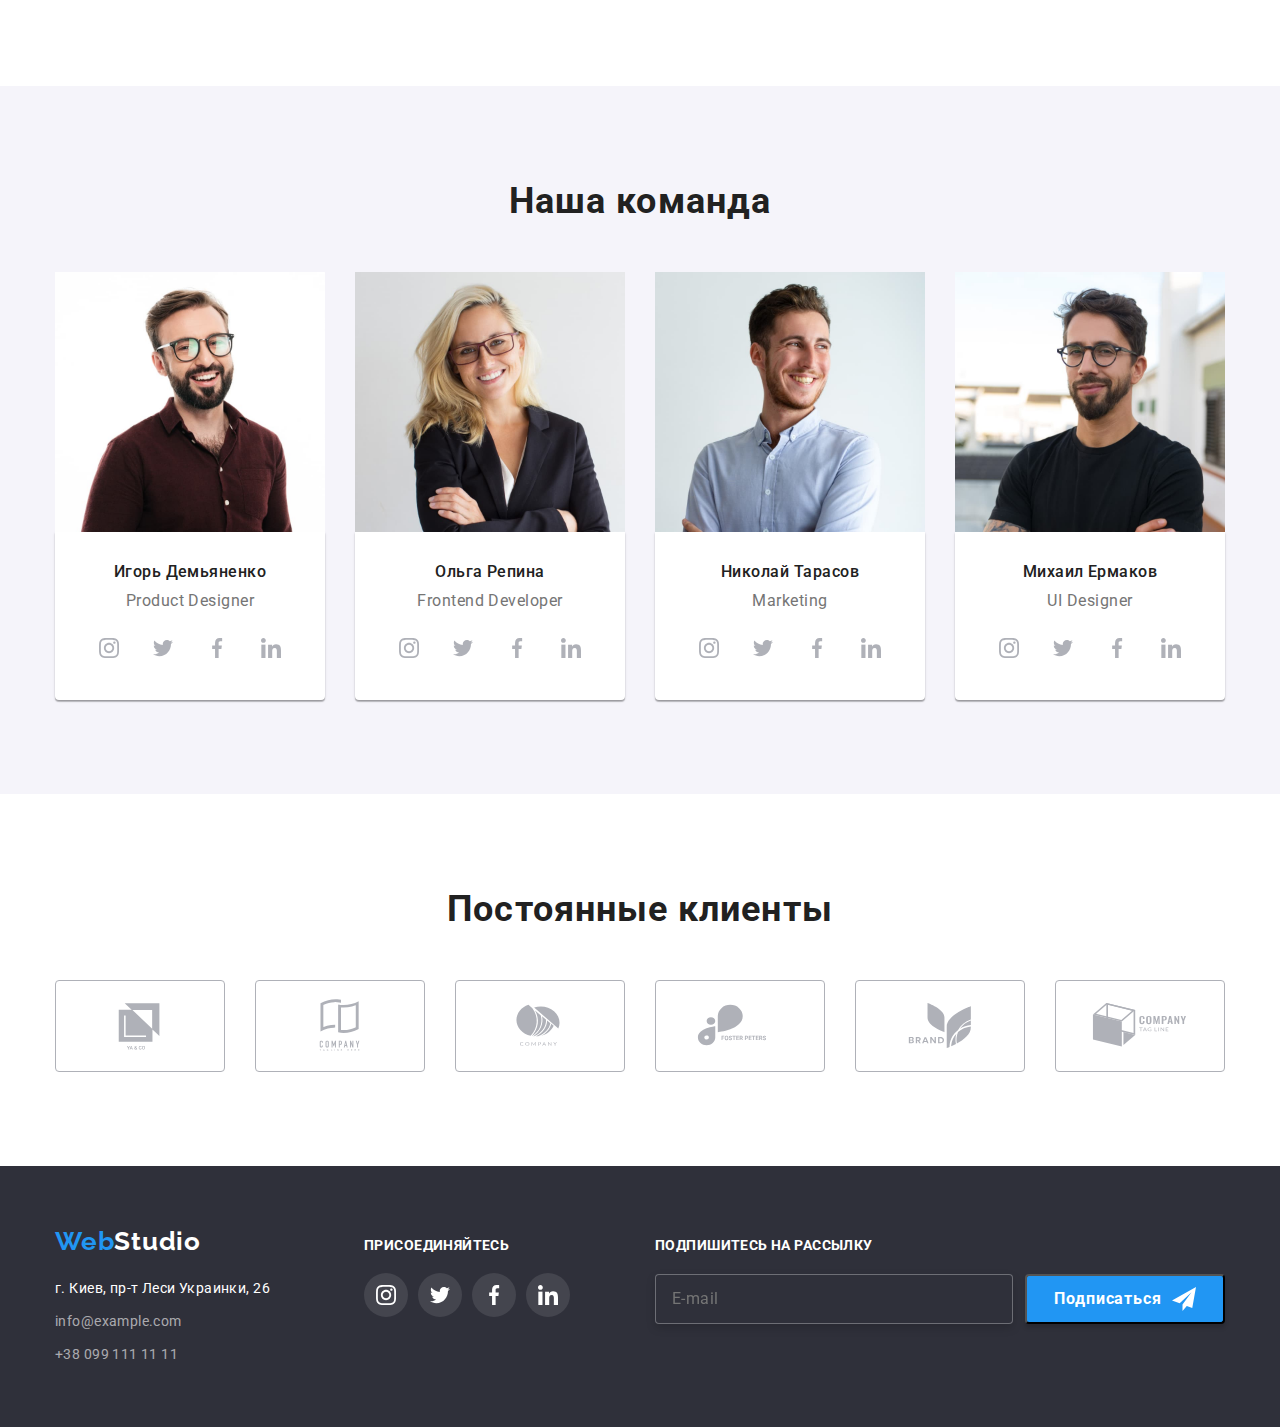
==== commit 13fe8d05: "ДЗ 6 варіант 1" ====
--- a/index.html
+++ b/index.html
@@ -427,20 +427,21 @@
             </div>
             <form class="footer-form">
                 <p class="footer-form-name">Подпишитесь на рассылку</p>
-                <label class="footer-form-field">
+                <div class="footer-form-connection">
                     <input type="email" 
                         name="user_email"
                         class="footer-form-input" 
                         required
                         placeholder="E-mail"/>
-
-                <button type="submit"
-                    class="footer-form-submit">Подписаться
-                <svg class="footer-form-icon" width="24" height="24">
-                    <use href="./imeges/link/icon_send.svg"></use>
-                </svg>
-                </button>
-
+                
+
+                    <button type="submit"
+                        class="footer-form-submit">Подписаться
+                    <svg class="footer-form-icon" width="24" height="24">
+                        <use href="./imeges/link/sprite.svg#icon-send"></use>
+                    </svg>
+                    </button>
+                </div>
             </form>
         </div>
  
--- a/css/styles.css
+++ b/css/styles.css
@@ -722,7 +722,7 @@
 }
 
 .footer-form {
-
+    margin-left: auto;
 }
 
 .footer-form-name {
@@ -736,9 +736,11 @@
     margin-bottom: 20px;
 }
 
-.footer-form-field{
+.footer-form-connection {
+   display: flex;
    
-}
+} 
+
 .footer-form-input {
     font-weight: 400;
     font-size: 16px;
@@ -753,12 +755,13 @@
     
     color: rgba(255, 255, 255, 0.6);
     background-color: var(--accent-background-dark);
+
     border: 1px solid rgba(255, 255, 255, 0.3);
     filter: drop-shadow(0px 4px 4px rgba(0, 0, 0, 0.15));
     border-radius: 4px;
+
     margin-right: 12px;
     color: #FFFFFF;
-
 }
 
 .footer-form-submit {
@@ -779,8 +782,8 @@
 }
 .footer-form-icon {
     margin-left: 10px;
-    background-color: #FFFFFF;
-}
+    /*background-color: #FFFFFF*/;
+    }
 
 /*=================/FOOTER========*/
 
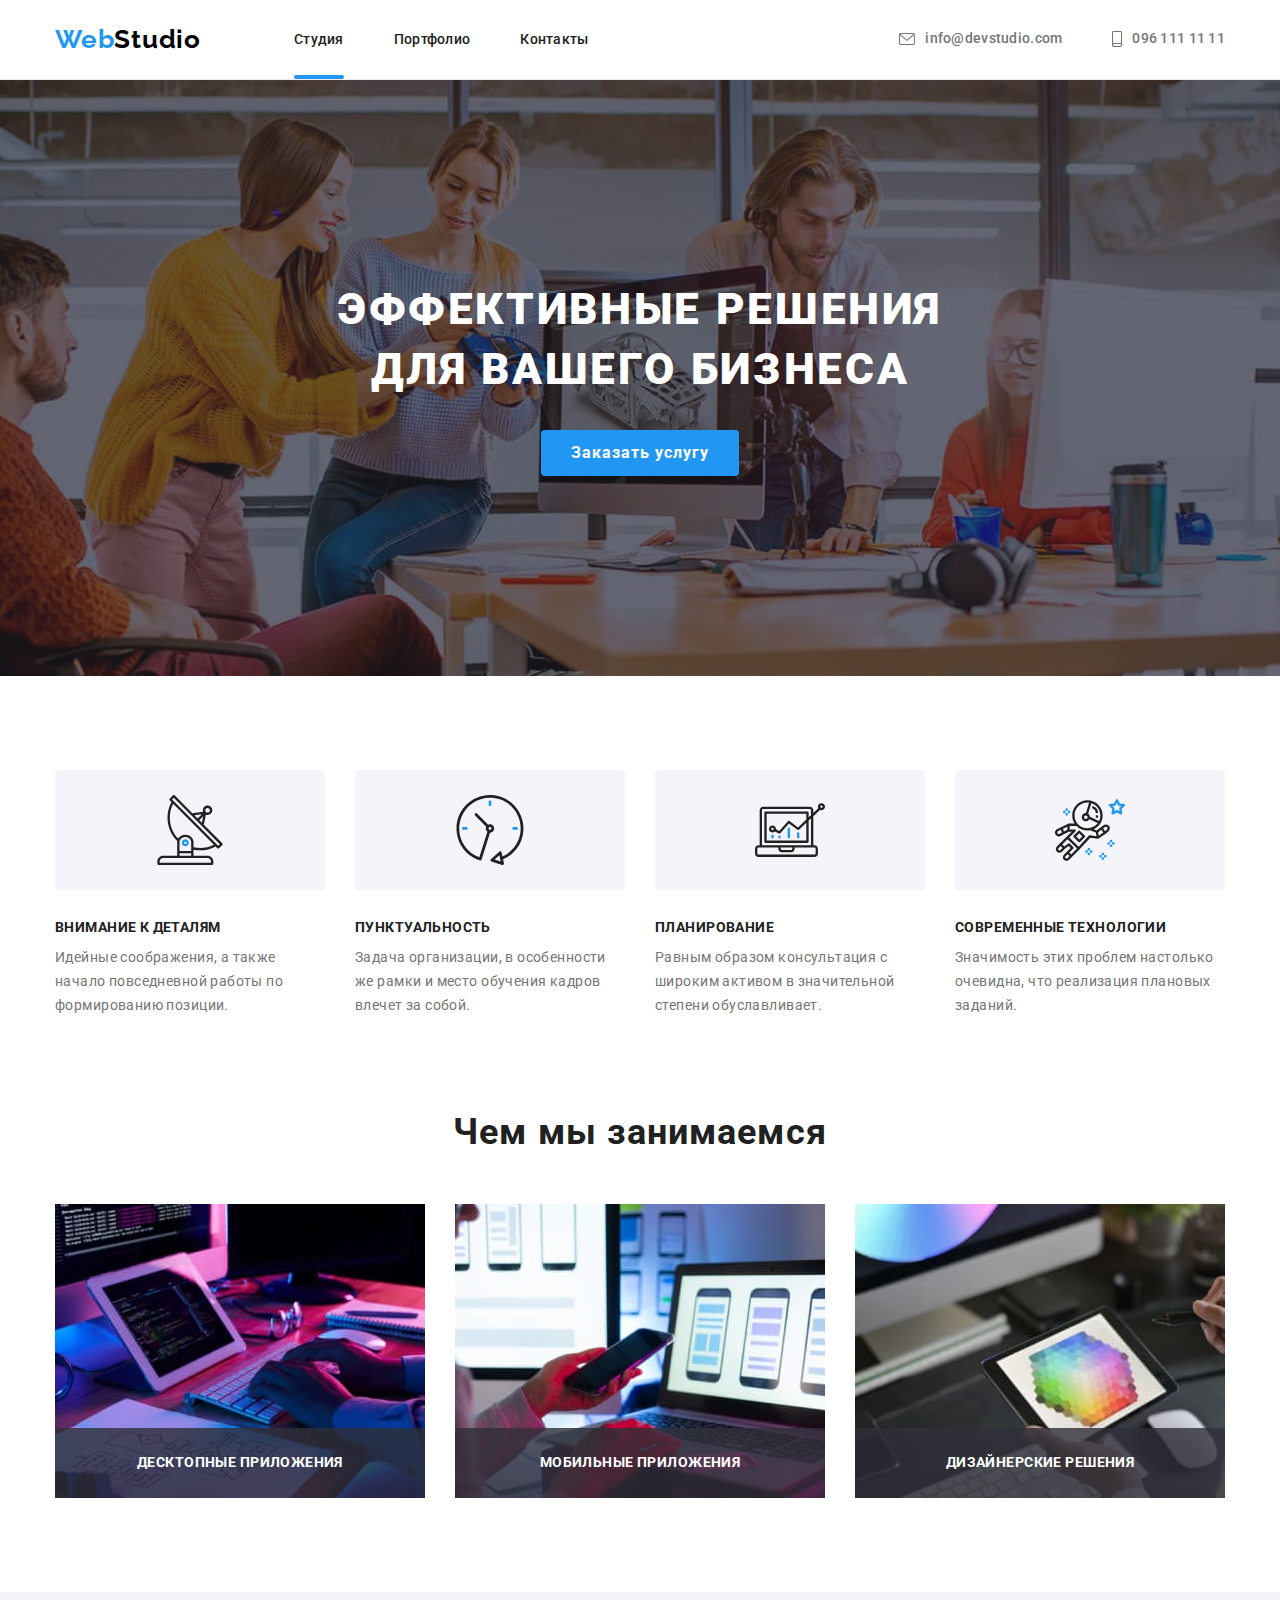
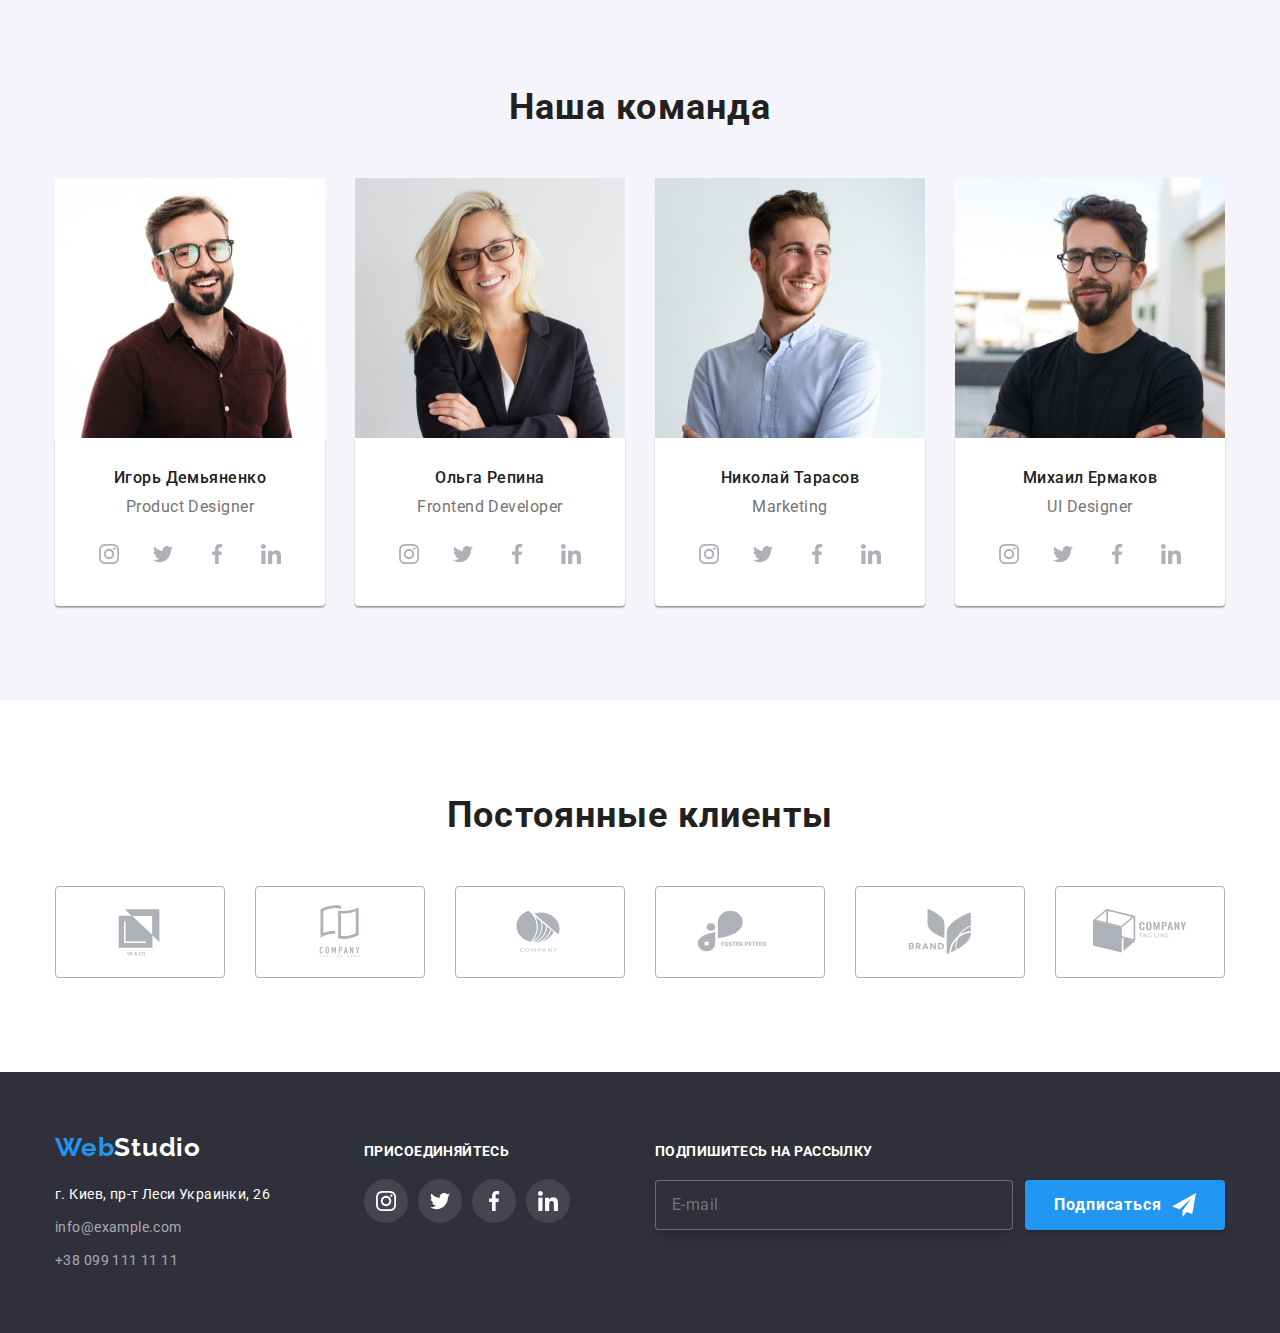
==== commit 9464bdfa: "Дз 6 варыант 2" ====
--- a/index.html
+++ b/index.html
@@ -509,7 +509,7 @@
 
                 <label for="user-policy" 
                     class="modal-form-check-desc">Соглашаюсь с рассылкой и принимаю&nbsp; 
-                    <a href="">Условия договора</a>
+                    <a href="" class="modal-form-link">Условия договора</a>
                 </label>
                     <button 
                     type="submit" 
--- a/css/styles.css
+++ b/css/styles.css
@@ -288,7 +288,7 @@
 /*===============DESCRIPTION==========*/
 .section-description {
     padding-top: 94px;
-    padding-bottom: 94px;
+    padding-bottom: 47px;
 }
 
 .description {
@@ -297,7 +297,7 @@
 }
 
 .block-description {
-    flex-basis: calc ((100%-90px)/4);
+    flex-basis: calc((100% - 90px)/4);
 }
     
 .block-description-icon {
@@ -337,7 +337,7 @@
 
 /*================WORKING=============*/
 .section-working {
-    padding-top: 94px;
+    padding-top: 47px;
     padding-bottom: 94px;
 }
 .foto-work {
@@ -347,7 +347,7 @@
 }
 .foto {
     position: relative;
-    flex-basis: calc ((100%-60px)/3);
+    flex-basis: calc((100% - 60px)/3);
 }
 
 .foto-work-name {
@@ -361,8 +361,7 @@
     height: 70px;
         
     background-color: rgba(47, 48, 58, 0.8);
- 
-}
+ }
 
 .foto-name {
     
@@ -373,11 +372,7 @@
     letter-spacing: 0.03em;
 
     color: #FFFFFF;
-
-
-}
-
-
+}
 
 /*================/WORKING=============*/
 
@@ -423,7 +418,7 @@
     gap: 30px;
 }
 .foto-collective {
-    flex-basis: calc ((100%-90px)/4);
+    flex-basis: calc((100% - 90px)/4);
 }
 .collective-name-profession {
     padding-top: 30px;
@@ -575,10 +570,10 @@
 .gallery-work {
     display: flex;
     flex-wrap: wrap;
-    gap: 28px;
+    gap: 30px;
 }
 .gallery-foto {
-    flex-basis: calc ((100%-240px)/9);
+    flex-basis: calc((100% - 240px)/9);
 
 }
 
@@ -708,7 +703,6 @@
     display: flex;
     flex-direction: column;
     gap: 20px;
-    
 }
 
 .footer-box {
@@ -738,7 +732,6 @@
 
 .footer-form-connection {
    display: flex;
-   
 } 
 
 .footer-form-input {
@@ -779,11 +772,12 @@
     background-color: var(--blue-color);
     box-shadow: 0px 4px 4px rgba(0, 0, 0, 0.15);
     border-radius: 4px;
-}
+    border: none;
+}
+
 .footer-form-icon {
     margin-left: 10px;
-    /*background-color: #FFFFFF*/;
-    }
+}
 
 /*=================/FOOTER========*/
 
@@ -815,10 +809,9 @@
     transform: translate(-50%, -50%);
 
     width: 528px;
-    height: 581px;
+    height: auto;
     background-color: #FFFFFF;
-    padding: 40px;
-
+    padding: 37px 40px 43px 40px;
 }
 
 .modal-close-btn {
@@ -839,6 +832,10 @@
 .modal-close-btn-icon {
     transition: fill var(--transition-dur-and-fund);
 }
+.modal-close-btn-icon:hover,
+.modal-close-btn-icon:focus {
+    fill: var(--blue-color);
+}
 
 .modal-close-btn:hover,
 .modal-close-btn:focus {
@@ -867,7 +864,7 @@
     color:var(--accent-color-header);
 }
 .modal-form-field {
-margin-bottom: 10px;
+    margin-bottom: 20px;
 }
 
 .modal-form-input {
@@ -916,7 +913,7 @@
 .modal-form-message {
     resize: none;
     width: 100%;
-    height: 100px;
+    height: 120px;
     padding: 10px 16px;
     border: 1px solid rgba(33, 33, 33, 0.2);
     border-radius: 4px;
@@ -938,6 +935,7 @@
 
 .modal-form-check-desc {
     display: flex;
+    justify-content: center;
     align-items: center;
 
     font-weight: 400;
@@ -957,18 +955,24 @@
     border-radius: 4px;
     cursor: pointer;
     margin-right: 8px;
+    text-decoration: underline;
 
     content: "";
 }
 .modal-form-check:checked + .modal-form-check-desc::before {
     background-color: var(--blue-color);
+    border: none;
     background-image: url(../imeges/link/icon_check.svg);
+    padding: auto;
 }
 
 .modal-form-check:focus + .modal-form-check-desc::before {
     outline: 2px solid var(--blue-color);
 }
-
+.modal-form-link{
+    color: var(--blue-color);
+    text-decoration: underline;
+}
 .modal-form-submit {
     align-self: center;
     font-weight: 700;
@@ -976,6 +980,7 @@
     line-height: 1.88;
     letter-spacing: 0.06em;
     padding: 8px 53px 8px 53px;
+   
     
     color: #FFFFFF;
 
@@ -985,6 +990,7 @@
     background-color: var(--blue-color);
     box-shadow: 0px 4px 4px rgba(0, 0, 0, 0.15);
     border-radius: 4px;
+    border: none;
     transition: background-color var(--transition-dur-and-fund);
 }
 
